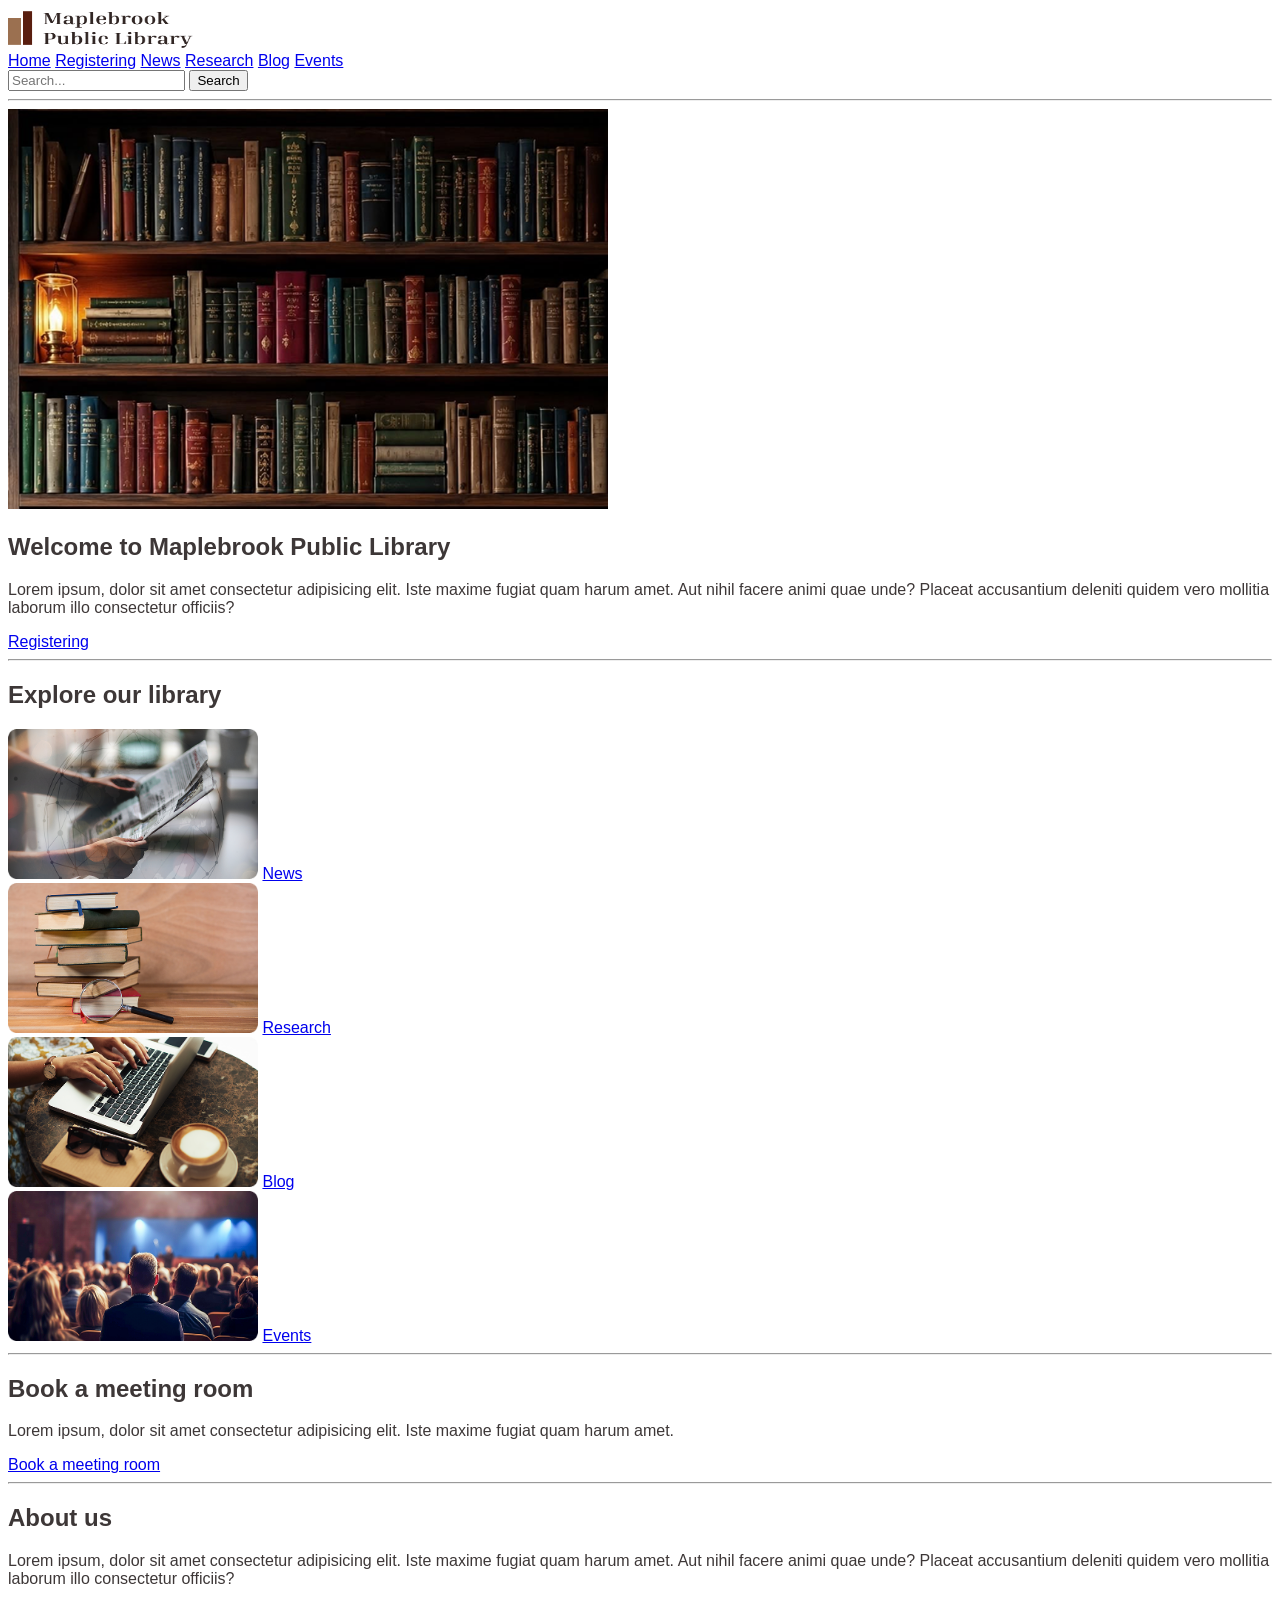
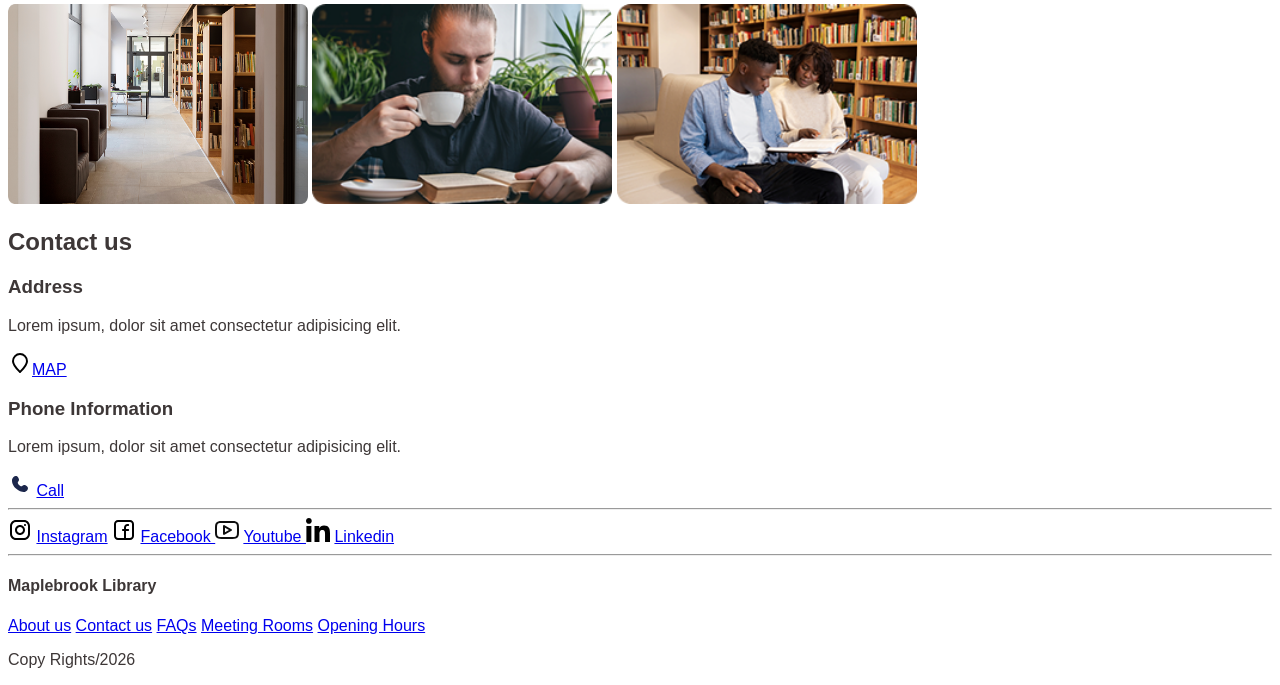
==== index.html @ 20365b3b "add style" ====
<!DOCTYPE html>
<html lang="en">
  <head>
    <meta charset="UTF-8">
    <link rel="stylesheet" href="./style.css">
    <meta name="viewport" content="width=device-width, initial-scale=1.0">
    <title>Maplebrook Public Library</title>
    <style>
    body { font-family: Inter, Arial, sans-serif; color: #3d3737; background: #ffffff; }
    .tagline { color: #4e4e4e; }
    a:focus-visible { outline: 3px solid #0b319a; outline-offset: 3px; }
    .skip-link {
      position: absolute;
      top: -100px;
      left: 0;
      z-index: 100;
      background: #ffffff;
      padding: 8px 16px;
    }
    .skip-link:focus { top: 0; }
  </style>
  </head>

  <body> 
    <a href="#main" class="skip-link">Skip to main content</a>

    <!-- Header -->
    <header>
      <img src="Images/LOGO.png" alt="Maplebrook Public Library Logo" width="200" height="40">

       <!-- Main Navigation -->
    <nav aria-label="Main">
      <a href="index.html">Home</a>
      <a href="Registering.html">Registering</a>
      <a href="News.html">News</a>
      <a href="Researches.html">Research</a>
      <a href="Blog.html">Blog</a>
      <a href="Events.html">Events</a>
    </nav>
    <search>
      <input type="text" placeholder="Search...">
      <button type="submit">Search</button>
    </search>
    <hr>
    </header>

    <!-- Main Content -->
    <main id="main">

      <!-- Hero Section -->
      <section>
        <img src="Images/HeroImage.png" alt="Interior of Maplebrook Public Library with shelves of books" width="600" height="400">
        <h1>Welcome to Maplebrook Public Library</h1>
            <p>Lorem ipsum, dolor sit amet consectetur adipisicing elit. Iste maxime fugiat quam harum amet. Aut nihil facere animi quae unde? Placeat accusantium deleniti quidem vero mollitia laborum illo consectetur officiis?</p>
              <a href="Registering.html">Registering</a>
            
            <hr>
        </section>

      <!-- Featured Content -->
     <div class="card">
       <h2>Explore our library</h2>
       <div class="card-container">
         <img src="Images/News.png" alt="Reading a newspaper" width="250" height="150">
         <a href="News.html">News</a>
       </div>
       <div class="card-container">
         <img src="Images/Researches.png" alt="Several books for reading" width="250" height="150">
         <a href="Researches.html">Research</a>
       </div>
       <div class="card-container">
         <img src="Images/Blog.png" alt="Typing on a laptop" width="250" height="150">
         <a href="Blog.html">Blog</a>
       </div>
       <div class="card-container">
         <img src="Images/Events.png" alt="An event room with chairs and a projector" width="250" height="150">
         <a href="Events.html">Events</a>
       </div>
       <hr>
     </div>

    <!-- Meeting Room Booking -->
    <section>
      <h2>
        Book a meeting room
      </h2>
      <p>Lorem ipsum, dolor sit amet consectetur adipisicing elit. Iste maxime fugiat quam harum amet.</p>
        <a href="Events.html">Book a meeting room</a>
      <hr>
    </section>

    <!-- About us -->
    <section>
      <h2>
        About us
      </h2>
      <p>Lorem ipsum, dolor sit amet consectetur adipisicing elit. Iste maxime fugiat quam harum amet. Aut nihil facere animi quae unde? Placeat accusantium deleniti quidem vero mollitia laborum illo consectetur officiis?</p>
      <img src="Images/Aboutus1.png" alt="The corridor of the library" width="300" height="200">
      <img src="Images/Aboutus2.png" alt="A man reading a book with a cup of coffee" width="300" height="200">
      <img src="Images/Aboutus3.png" alt="Group study section of the library" width="300" height="200">
    </section>

    <!-- Contact us -->
    <section>
      <h2>Contact us</h2>
      <h3>Address</h3>
      <p>Lorem ipsum, dolor sit amet consectetur adipisicing elit.</p>
      <a href="https://www.google.ca/maps" target="_blank">
        <img src="Icons/location-pin-alt-svgrepo-com.svg" alt="Location icon" width="24" height="24">MAP
      </a>
      <h3>Phone Information</h3>
      <p>Lorem ipsum, dolor sit amet consectetur adipisicing elit.</p>
      <img src="Icons/phone-rounded-svgrepo-com.svg" alt="Phone icon" width="24" height="24">
      <a href="tel:437-456-7890">Call</a>
    </section>
<hr>
      <!-- Social Media -->
      <div>
        <img src="Icons/instagram-svgrepo-com.svg" alt="Instagram icon" width="24" height="24">
        <a href="https://www.instagram.com">Instagram</a>
        <img src="Icons/facebook-svgrepo-com.svg" alt="Facebook icon" width="24" height="24">
        <a href="https://www.facebook.com">Facebook </a>
        <img src="Icons/youtube-svgrepo-com.svg" alt="Youtube icon" width="24" height="24">
        <a href="https://www.youtube.com">Youtube </a>
        <img src="Icons/linkedin-logo-svgrepo-com.svg" alt="Linkedin icon" width="24" height="24">
        <a href="https://www.linkedin.com">Linkedin </a>
      </div>
      <hr>
    
    </main>

  <!-- main footer -->
    <footer>
      <h4>Maplebrook Library</h4>
      <a href="About-us.html">About us</a>
      <a href="Contact-us.html">Contact us</a>
      <a href="FAQ.html">FAQs</a>
      <a href="Events.html">Meeting Rooms</a>
      <a href="Registering.html">Opening Hours</a>
      <p>Copy Rights/2026</p>
    </footer>
  </body>
</html>
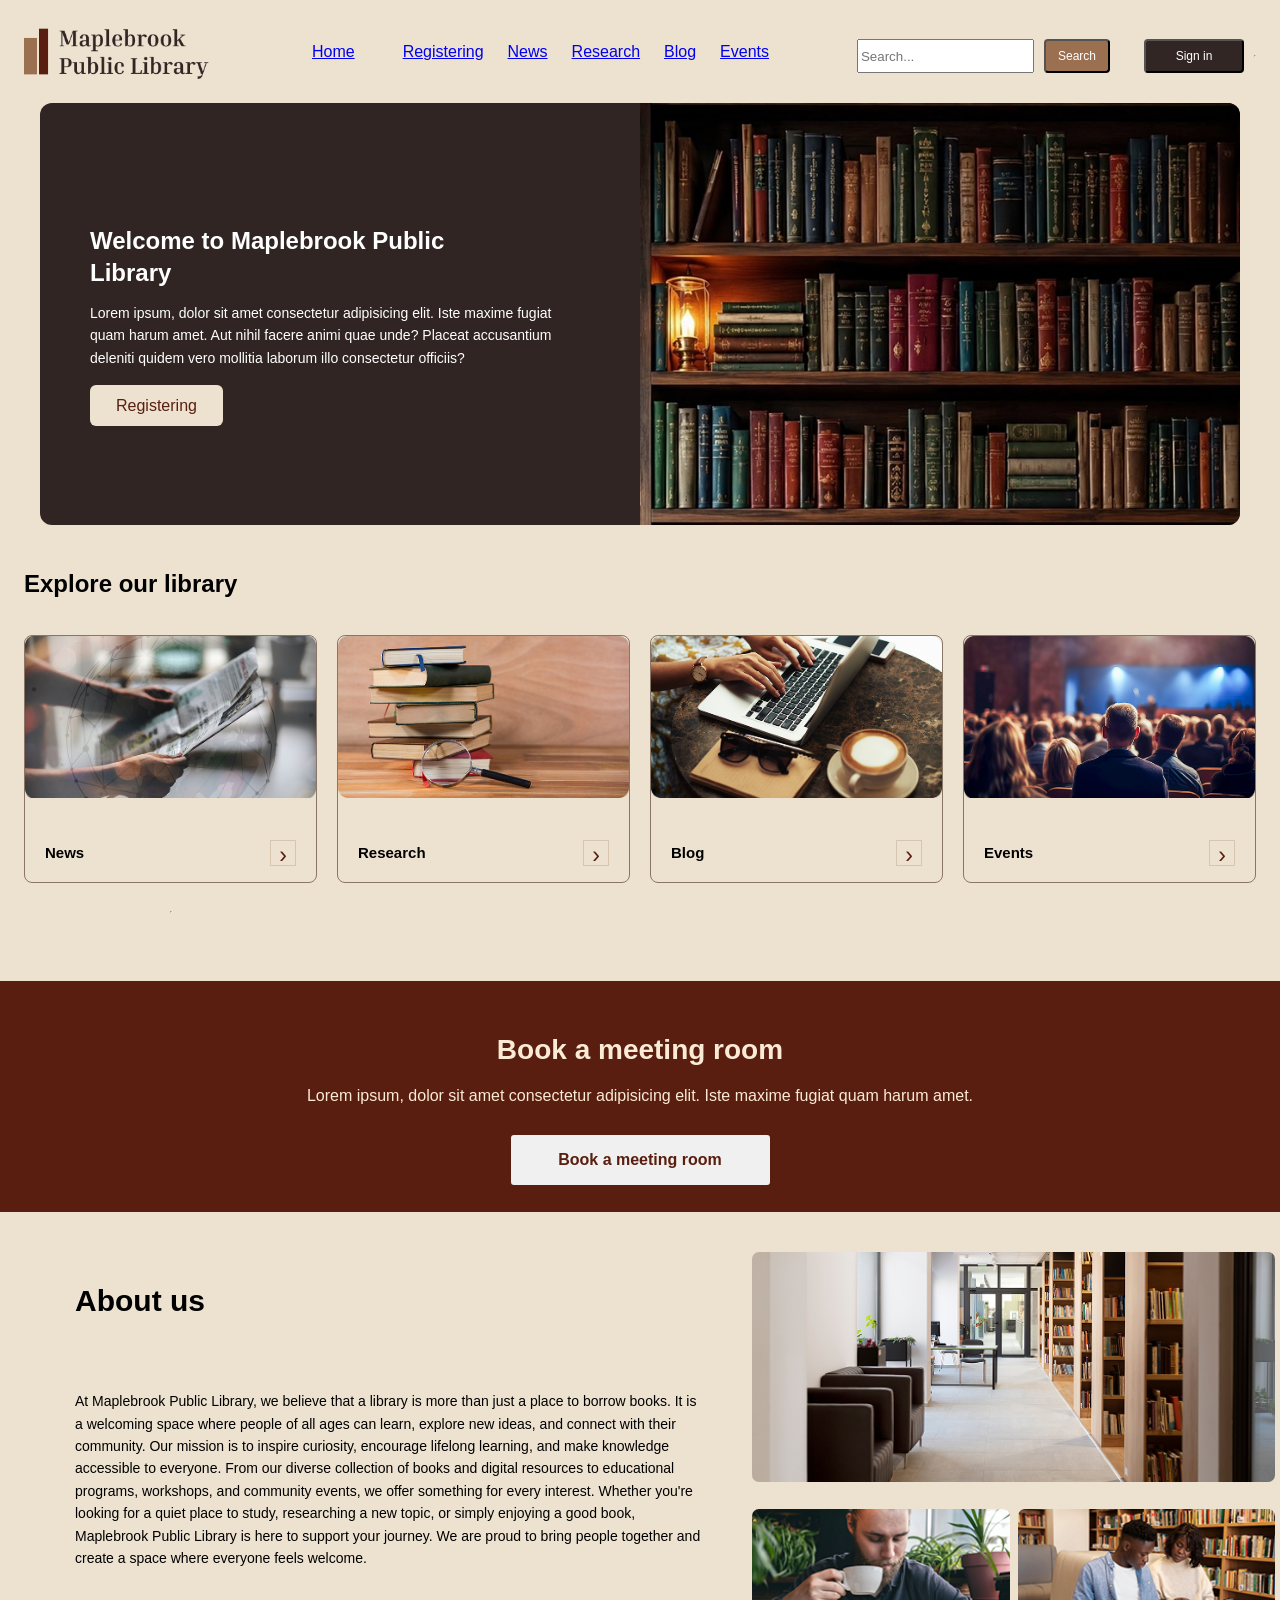
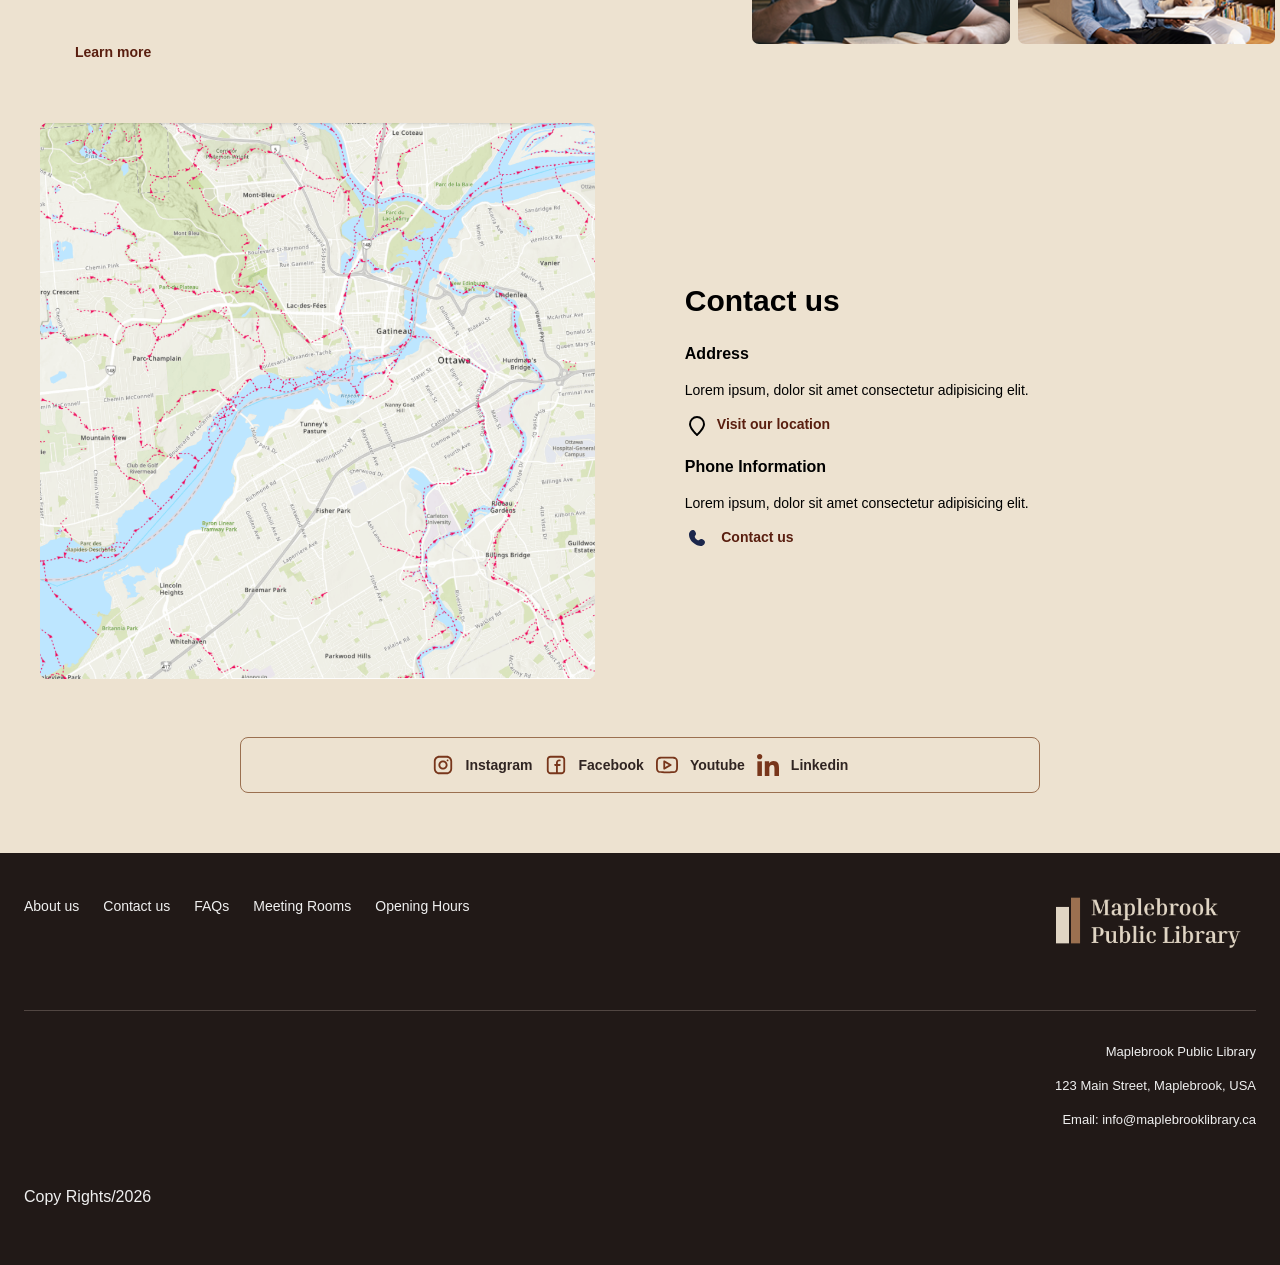
==== commit f46fabf4: "Responsive" ====
--- a/index.html
+++ b/index.html
@@ -2,120 +2,133 @@
 <html lang="en">
   <head>
     <meta charset="UTF-8">
-    <link rel="stylesheet" href="./style.css">
+    <link rel="stylesheet" href="./styles.css">
     <meta name="viewport" content="width=device-width, initial-scale=1.0">
     <title>Maplebrook Public Library</title>
-    <style>
-    body { font-family: Inter, Arial, sans-serif; color: #3d3737; background: #ffffff; }
-    .tagline { color: #4e4e4e; }
-    a:focus-visible { outline: 3px solid #0b319a; outline-offset: 3px; }
-    .skip-link {
-      position: absolute;
-      top: -100px;
-      left: 0;
-      z-index: 100;
-      background: #ffffff;
-      padding: 8px 16px;
-    }
-    .skip-link:focus { top: 0; }
-  </style>
   </head>
 
   <body> 
-    <a href="#main" class="skip-link">Skip to main content</a>
+    <a href="#main" class="skip-link" hidden>Skip to main content</a>
 
     <!-- Header -->
-    <header>
-      <img src="Images/LOGO.png" alt="Maplebrook Public Library Logo" width="200" height="40">
+    <header class="site-header">
+      <img src="Images/LOGO.png" alt="Maplebrook Public Library Logo" width="200" height="50">
 
        <!-- Main Navigation -->
-    <nav aria-label="Main">
-      <a href="index.html">Home</a>
-      <a href="Registering.html">Registering</a>
-      <a href="News.html">News</a>
-      <a href="Researches.html">Research</a>
-      <a href="Blog.html">Blog</a>
-      <a href="Events.html">Events</a>
+    <nav class="main-nav" aria-label="Main">
+      <ul>
+        <li><a href="index.html" class="active">Home</a></li>
+        <li></li><a href="Registering.html">Registering</a></li>
+        <li><a href="News.html">News</a></li>
+        <li><a href="Researches.html">Research</a></li>
+        <li><a href="Blog.html">Blog</a></li>
+        <li><a href="Events.html">Events</a></li>
+      </ul>
     </nav>
-    <search>
+    <div class="search-container">
+    <search class="search-bar">
       <input type="text" placeholder="Search...">
-      <button type="submit">Search</button>
+      <button type="submit" class="search-button">Search</button>
     </search>
+    <button class="log-in-button" onclick="window.location.href='Login.html'">Sign in</button>
     <hr>
     </header>
+  </div>
 
     <!-- Main Content -->
     <main id="main">
 
       <!-- Hero Section -->
-      <section>
-        <img src="Images/HeroImage.png" alt="Interior of Maplebrook Public Library with shelves of books" width="600" height="400">
-        <h1>Welcome to Maplebrook Public Library</h1>
-            <p>Lorem ipsum, dolor sit amet consectetur adipisicing elit. Iste maxime fugiat quam harum amet. Aut nihil facere animi quae unde? Placeat accusantium deleniti quidem vero mollitia laborum illo consectetur officiis?</p>
-              <a href="Registering.html">Registering</a>
-            
-            <hr>
-        </section>
+      <div class="hero">
+        <div class="hero-copy">
+         <h1>Welcome to Maplebrook Public Library</h1>
+         <p>Lorem ipsum, dolor sit amet consectetur adipisicing elit. Iste maxime fugiat quam harum amet. Aut nihil facere animi quae unde? Placeat accusantium deleniti quidem vero mollitia laborum illo consectetur officiis?</p>
+         <a  class="register-link" href="Registering.html">Registering</a>
+        </div>
+             <img src="Images/HeroImage.png" class="hero-image" alt="Interior of Maplebrook Public Library with shelves of books" width="600" height="400">
+        </div>
 
       <!-- Featured Content -->
+      <section>
+        <h2 class="featured-content">Explore our library</h2>
      <div class="card">
-       <h2>Explore our library</h2>
        <div class="card-container">
          <img src="Images/News.png" alt="Reading a newspaper" width="250" height="150">
+         <br>
          <a href="News.html">News</a>
        </div>
        <div class="card-container">
          <img src="Images/Researches.png" alt="Several books for reading" width="250" height="150">
+         <br>
          <a href="Researches.html">Research</a>
        </div>
        <div class="card-container">
          <img src="Images/Blog.png" alt="Typing on a laptop" width="250" height="150">
+         <br>
          <a href="Blog.html">Blog</a>
        </div>
        <div class="card-container">
          <img src="Images/Events.png" alt="An event room with chairs and a projector" width="250" height="150">
+         <br>
          <a href="Events.html">Events</a>
        </div>
        <hr>
      </div>
+      </section>
 
     <!-- Meeting Room Booking -->
-    <section>
+    <section class="meeting-room">
       <h2>
         Book a meeting room
       </h2>
       <p>Lorem ipsum, dolor sit amet consectetur adipisicing elit. Iste maxime fugiat quam harum amet.</p>
-        <a href="Events.html">Book a meeting room</a>
-      <hr>
+        <a class="booking" href="Events.html">Book a meeting room</a>
+      
     </section>
 
     <!-- About us -->
-    <section>
+    <section class="about-section">
+      <div class="about-copy">
       <h2>
         About us
       </h2>
-      <p>Lorem ipsum, dolor sit amet consectetur adipisicing elit. Iste maxime fugiat quam harum amet. Aut nihil facere animi quae unde? Placeat accusantium deleniti quidem vero mollitia laborum illo consectetur officiis?</p>
+      <br>
+      <p>At Maplebrook Public Library, we believe that a library is more than just a place to borrow books. It is a welcoming space where people of all ages can learn, explore new ideas, and connect with their community.
+
+        Our mission is to inspire curiosity, encourage lifelong learning, and make knowledge accessible to everyone. From our diverse collection of books and digital resources to educational programs, workshops, and community events, we offer something for every interest.
+
+        Whether you're looking for a quiet place to study, researching a new topic, or simply enjoying a good book, Maplebrook Public Library is here to support your journey. We are proud to bring people together and create a space where everyone feels welcome.</p>
+      <br>
+      <a class="register-link" href="About-us.html">Learn more</a>
+      </div>
+      <div class="about-photos">
       <img src="Images/Aboutus1.png" alt="The corridor of the library" width="300" height="200">
       <img src="Images/Aboutus2.png" alt="A man reading a book with a cup of coffee" width="300" height="200">
       <img src="Images/Aboutus3.png" alt="Group study section of the library" width="300" height="200">
+      </div>
     </section>
 
     <!-- Contact us -->
-    <section>
+    <section class="contact-section">
+      <div class="contact-map">
+        <img src="Images/Map.picture.png" alt="Map of the library location" width="400" height="300">
+      </div>
+      <div class="contact-copy">
       <h2>Contact us</h2>
       <h3>Address</h3>
       <p>Lorem ipsum, dolor sit amet consectetur adipisicing elit.</p>
-      <a href="https://www.google.ca/maps" target="_blank">
-        <img src="Icons/location-pin-alt-svgrepo-com.svg" alt="Location icon" width="24" height="24">MAP
+      <a class="register-link" href="https://www.google.ca/maps" target="_blank">
+        <img src="Icons/location-pin-alt-svgrepo-com.svg" alt="Location icon" width="24" height="24">Visit our location
       </a>
       <h3>Phone Information</h3>
       <p>Lorem ipsum, dolor sit amet consectetur adipisicing elit.</p>
       <img src="Icons/phone-rounded-svgrepo-com.svg" alt="Phone icon" width="24" height="24">
-      <a href="tel:437-456-7890">Call</a>
+      <a class="register-link" href="tel:437-456-7890">Contact us</a>
+      </div>
     </section>
-<hr>
+
       <!-- Social Media -->
-      <div>
+      <div class="social-nav">
         <img src="Icons/instagram-svgrepo-com.svg" alt="Instagram icon" width="24" height="24">
         <a href="https://www.instagram.com">Instagram</a>
         <img src="Icons/facebook-svgrepo-com.svg" alt="Facebook icon" width="24" height="24">
@@ -125,18 +138,28 @@
         <img src="Icons/linkedin-logo-svgrepo-com.svg" alt="Linkedin icon" width="24" height="24">
         <a href="https://www.linkedin.com">Linkedin </a>
       </div>
-      <hr>
     
     </main>
 
   <!-- main footer -->
-    <footer>
-      <h4>Maplebrook Library</h4>
-      <a href="About-us.html">About us</a>
-      <a href="Contact-us.html">Contact us</a>
-      <a href="FAQ.html">FAQs</a>
-      <a href="Events.html">Meeting Rooms</a>
-      <a href="Registering.html">Opening Hours</a>
+    <footer class="site-footer" display="grid" grid-template-areas="links brand" grid-template-columns="1fr auto" align-items="start" column-gap="40px" padding="62px max(var(--gutter), calc((100% - var(--container)) / 2)) 24px" background="#211917" color="var(--cream)">
+      <div class="footer-brand">
+        <img src="Images/Logo-Footer.png" alt="Maplebrook Public Library Logo" width="200" height="50">
+      </div>
+      <div class="footer-legal">
+        <p>Maplebrook Public Library</p>
+        <p>123 Main Street, Maplebrook, USA</p>
+        <p>Email: info@maplebrooklibrary.ca</p>
+      </div>
+      <nav>
+        <ul>
+          <li><a href="About-us.html">About us</a></li>
+          <li><a href="Contact-us.html">Contact us</a></li>
+          <li><a href="FAQ.html">FAQs</a></li>
+          <li><a href="Events.html">Meeting Rooms</a></li>
+          <li><a href="Registering.html">Opening Hours</a></li>
+        </ul>
+      </nav>
       <p>Copy Rights/2026</p>
     </footer>
   </body>
--- a/styles.css
+++ b/styles.css
@@ -0,0 +1,319 @@
+
+main { grid-area: main; min-width: 0; }
+:root { --container: 1200px; --gutter: 24px; --gap: 24px; --cream: #f0f0f0; --burgundy: #591e0f; --sand: #d6c6b0; --page-bg: #EDE2D0;}
+* {
+  box-sizing: border-box;
+}
+
+body {
+  margin: 0;
+  background-color: var(--page-bg);
+  font-family: 'Inter', Arial, sans-serif;
+  line-height: 1.6;
+}
+
+img {
+  max-width: 100%;
+  height: auto;
+}
+.hero, .gallery-section, .about-section, .contact-section { width: min(calc(100% - 2 * var(--gutter)), var(--container)); margin-inline: auto; }
+body { background-color: var(--page-bg); }
+
+.site-header {
+  display: flex;
+  flex-direction: column;
+  align-items: center;
+  gap: 20px;
+  padding: 24px;
+  margin: 0;
+}
+
+.main-nav ul {
+  display: flex;
+  flex-wrap: wrap;
+  justify-content: center;
+  gap: 12px;
+  padding: 0;
+  margin: 0;
+  list-style: none;
+  text-align: center;
+  text-decoration: none;
+  
+}
+.search-container {
+  display: flex;
+  justify-content: center;
+  align-items: center;
+  gap: 10px;
+  margin-top: 10px;
+}
+.search-bar {
+  display: flex;
+  width: 100%;
+  max-width: 400px;
+  gap: 10px;
+  margin: 0;
+}
+
+.search-bar input {
+  min-width: 0;
+  flex: 1;
+}
+.search-button { display: inline-block; padding: 8px 12px; border-radius: 4px; background: #9B7050; color: #ffff; font-size: 12px; font-weight: 0; cursor: pointer; }
+.search-button:hover { background-color: #312624; color: #f0f0f0; }
+.log-in-button { padding: 8px 24px; display: inline-block; border-radius: 4px; background: #312624; color: #ffff; font-size: 12px; font-weight: 0; cursor: pointer; min-width: 100px; }
+.log-in-button:hover { background-color: #9B7050; color: #f0f0f0;}
+
+@media (min-width: 900px) {
+  .site-header {
+    flex-direction: row;
+    justify-content: space-between;
+  }
+
+  .main-nav ul {
+    gap: 24px;
+  }
+ .search-bar {
+    max-width: 400px;
+    margin-right: 24px;
+    
+  }
+}
+
+.hero {
+  display: grid;
+  grid-template-columns: minmax(0, 1fr);
+  gap: 0;
+  background: #302522;
+  color:#fff;
+  border-radius: 12px;
+  overflow: hidden;
+}
+
+.hero-copy {
+  padding: 28px 24px;
+}
+
+.hero h1 {
+  font-size: 1.5rem;
+  line-height: 1.3;
+  max-width: 440px;
+  margin-bottom: 14px;
+}
+
+.hero p {
+  font-size: 0.875rem;
+  line-height: 1.6;
+  margin-bottom: 24px;
+}
+
+.hero .register-link {
+  margin-left: 0;
+  background-color:#EDE2D0;
+  color: #591E0F;
+  padding: 12px 26px;
+  border-radius: 6px;
+  text-decoration: none;
+}
+
+.hero .register-link:hover {
+  background-color: #9B7050;
+  color: #EDE2D0;
+}
+
+.hero-image {
+  width: 100%;
+  height: 240px;
+  min-height: 0;
+  object-fit: cover;
+  
+}
+@media (min-width: 800px) {
+  .hero {
+    grid-template-columns: 1fr 1fr;
+  }
+
+  .hero-copy {
+    align-self: center;
+    padding: 50px;
+  }
+
+  .hero-image {
+    height: 100%;
+    min-height: 340px;
+  }
+}
+
+
+.featured-content { margin: 40px 24px 20px; padding: 0; }
+.card {
+  display: grid;
+  grid-template-columns: 1fr;
+  gap: 20px;
+  margin-top: 32px;
+  margin-bottom: 60px;
+  margin-left: 24px;
+  margin-right: 24px;
+}
+
+.card-container {
+  display: grid;
+  grid-template-columns: 1fr auto;
+  grid-template-rows: auto auto;
+  align-items: center;
+  overflow: hidden;
+  border: 1px solid #8a7667;
+  border-radius: 8px;
+}
+.card-container:hover {
+  background-color: #ffffff;
+}
+
+.card-container > img { width: 100%; aspect-ratio: 1.8; object-fit: cover; grid-column: 1 / -1; }
+.card-container a {
+  grid-column: 1 / -1;
+  display: flex;
+  justify-content: space-between;
+  align-items: center;
+  padding: 16px 20px;
+  color: black;
+  font: 600 15px/1.3 'Inter', sans-serif;
+  text-decoration: none;
+}
+.card-container a::after {
+  content: '›';
+  color: #591e0f;
+  border: 1px solid #d6c6b0;
+  width: 24px;
+  height: 24px;
+  display: grid;
+  place-items: center;
+  font-size: 23px;
+  font-weight: 400;
+}
+/* Mobile: 1 column */
+.card {
+  grid-template-columns: 1fr;
+}
+
+/* Medium screens: 2 columns */
+@media (min-width: 600px) {
+  .card {
+    grid-template-columns: repeat(2, 1fr);
+  }
+}
+
+/* Large screens: 4 columns */
+@media (min-width: 1000px) {
+  .card {
+    grid-template-columns: repeat(4, 1fr);
+  }
+}
+
+.meeting-room { padding-top:24px; padding-bottom: 24px; background: #591E0F; color: var(--cream); text-align: center; }
+.meeting-room h2 { font-size: 28px; margin-bottom: 10px; color:antiquewhite}
+.meeting-room p { font-size: 16px; max-width: 800px; margin: 0 auto 24px; color:antiquewhite} 
+.booking {background-color:#f0f0f0; color: #591E0F; display: inline-block; border: 3px solid #591E0F; outline:#fff; border-radius: 6px; padding: 12px 26px; min-width: 265px; font-weight: 600; font-size: 16px; text-decoration:none;}
+.booking:hover {background-color:#9B7050; color: #f0f0f0; border: 3px solid #591E0F; outline:#fff; border-radius: 6px; padding: 12px 26px; min-width: 265px; font-weight: 600; font-size: 16px; text-decoration:none;}
+
+.about-section {
+  display: grid;
+  grid-template-columns: minmax(0, 1fr);
+  grid-template-areas:
+    "about-copy"
+    "about-photos";
+  gap: 30px;
+  margin: 40px 24px;
+}
+.about-copy { display: grid; grid-area: about-copy; gap: 4px;}
+.about-photos img:first-child {
+  grid-column: 1 / -1;
+}
+.about-copy h2, .contact-copy h2 { font-size: 30px; margin-bottom: 18px; }
+.about-copy p { font-size: 14px; line-height: 1.6; max-width: 100%; }
+.about-copy a { display: inline-block; color: var(--burgundy); margin-top: 24px; font-size: 14px; font-weight: 600; text-decoration: none; }
+.about-copy a:hover { text-decoration: underline; }
+.about-photos { grid-area: about-photos; display: grid; grid-template-columns: repeat(2, minmax(0, 1fr)); gap: 8px; }
+.about-photos img { width: 100%; height: 135px; object-fit: cover; border-radius: 7px; }
+.about-photos :hover { filter: brightness(0.8); }
+.about-photos img:first-child { grid-column: span 2; height: 230px; }
+@media (min-width: 800px) {
+  .about-section {
+    grid-template-columns: minmax(0, 1.2fr) minmax(0, 1fr);
+    grid-template-areas: "about-copy about-photos";
+    gap: 50px;
+    margin: 40px 75px 60px 75px;
+  }
+}
+
+.contact-section { display: grid; grid-template-columns: 1fr 1fr; grid-template-areas: 'map contact-copy'; gap: clamp(30px, 7vw, 90px); align-items: center; margin-bottom: 58px; }
+.contact-map {
+  grid-area: map;
+  margin-left: 0;
+  width: 100%;
+}
+.contact-map img {
+  display: block;
+  width: 100%;
+  height: auto;
+  border-radius: 7px;
+}
+.contact-copy { grid-area: contact-copy; }
+.contact-copy h3 { font: 600 16px/1.4 'Inter', sans-serif; margin: 18px 0 7px; }
+.contact-copy p { font-size: 14px; color: black; margin-bottom: 10px; }
+.contact-copy img { color:#591E0F; width: 24px; height: 24px; object-fit: contain; margin-right: 8px; vertical-align: middle; }
+.contact-copy a { color: #591E0F; text-decoration: none; font-size: 14px; font-weight: 600; }
+.contact-copy a:hover { text-decoration: underline; }
+
+@media (min-width: 800px) {
+  .contact-section {
+    grid-template-columns: 1fr 1fr;
+    grid-template-areas: "map contact-copy";
+  }
+}
+
+.social-nav {
+  width: min(calc(100% - 48px), 800px);
+  margin: 0 auto 60px;
+  padding: 16px;
+  display: flex;
+  flex-wrap: wrap;
+  justify-content: center;
+  align-items: center;
+  gap: 12px;
+  border-radius: 8px;
+  border: 1px solid #9B7050;
+}
+.social-nav ul { color: #302522; display: flex; flex-wrap: wrap; justify-content: space-around; gap: 16px; padding: 0; margin: 0; list-style: none; }
+.social-nav a { color: #302522; text-decoration: none; display: inline-flex; align-items: center; gap: 9px; font-size: 14px; font-weight: 600; }
+.social-nav img {  width: 22px; height: 22px; object-fit: contain; color: var(--burgundy); filter: brightness(0) saturate(100%) invert(26%) sepia(56%) saturate(807%) hue-rotate(334deg) brightness(83%) contrast(94%); }
+
+
+.site-footer {
+  display: grid;
+  grid-template-columns: 1fr;
+  grid-template-areas:
+    "brand"
+    "links"
+    "legal";
+  gap: 24px;
+  padding: 40px 24px;
+  background: #211917;
+  color: var(--cream);
+}
+
+.site-footer nav { grid-area: links; }
+.site-footer nav ul { display: flex; flex-wrap: wrap; max-width: 520px; gap: 14px 24px; padding: 0; margin: 0; list-style: none; }
+.site-footer nav a { font-size: 14px; color: var(--cream); text-decoration: none; }
+.footer-brand { grid-area: brand; font: 700 23px/1.2 'Inria Serif', serif; }
+.footer-legal { grid-area: legal; border-top: 1px solid #514642; padding-top: 18px; margin-top: 32px; font-size: 13px; text-align: right; }
+
+
+@media (min-width: 800px) {
+  .site-footer {
+    grid-template-columns: 1fr auto;
+    grid-template-areas:
+      "links brand"
+      "legal legal";
+  }
+}
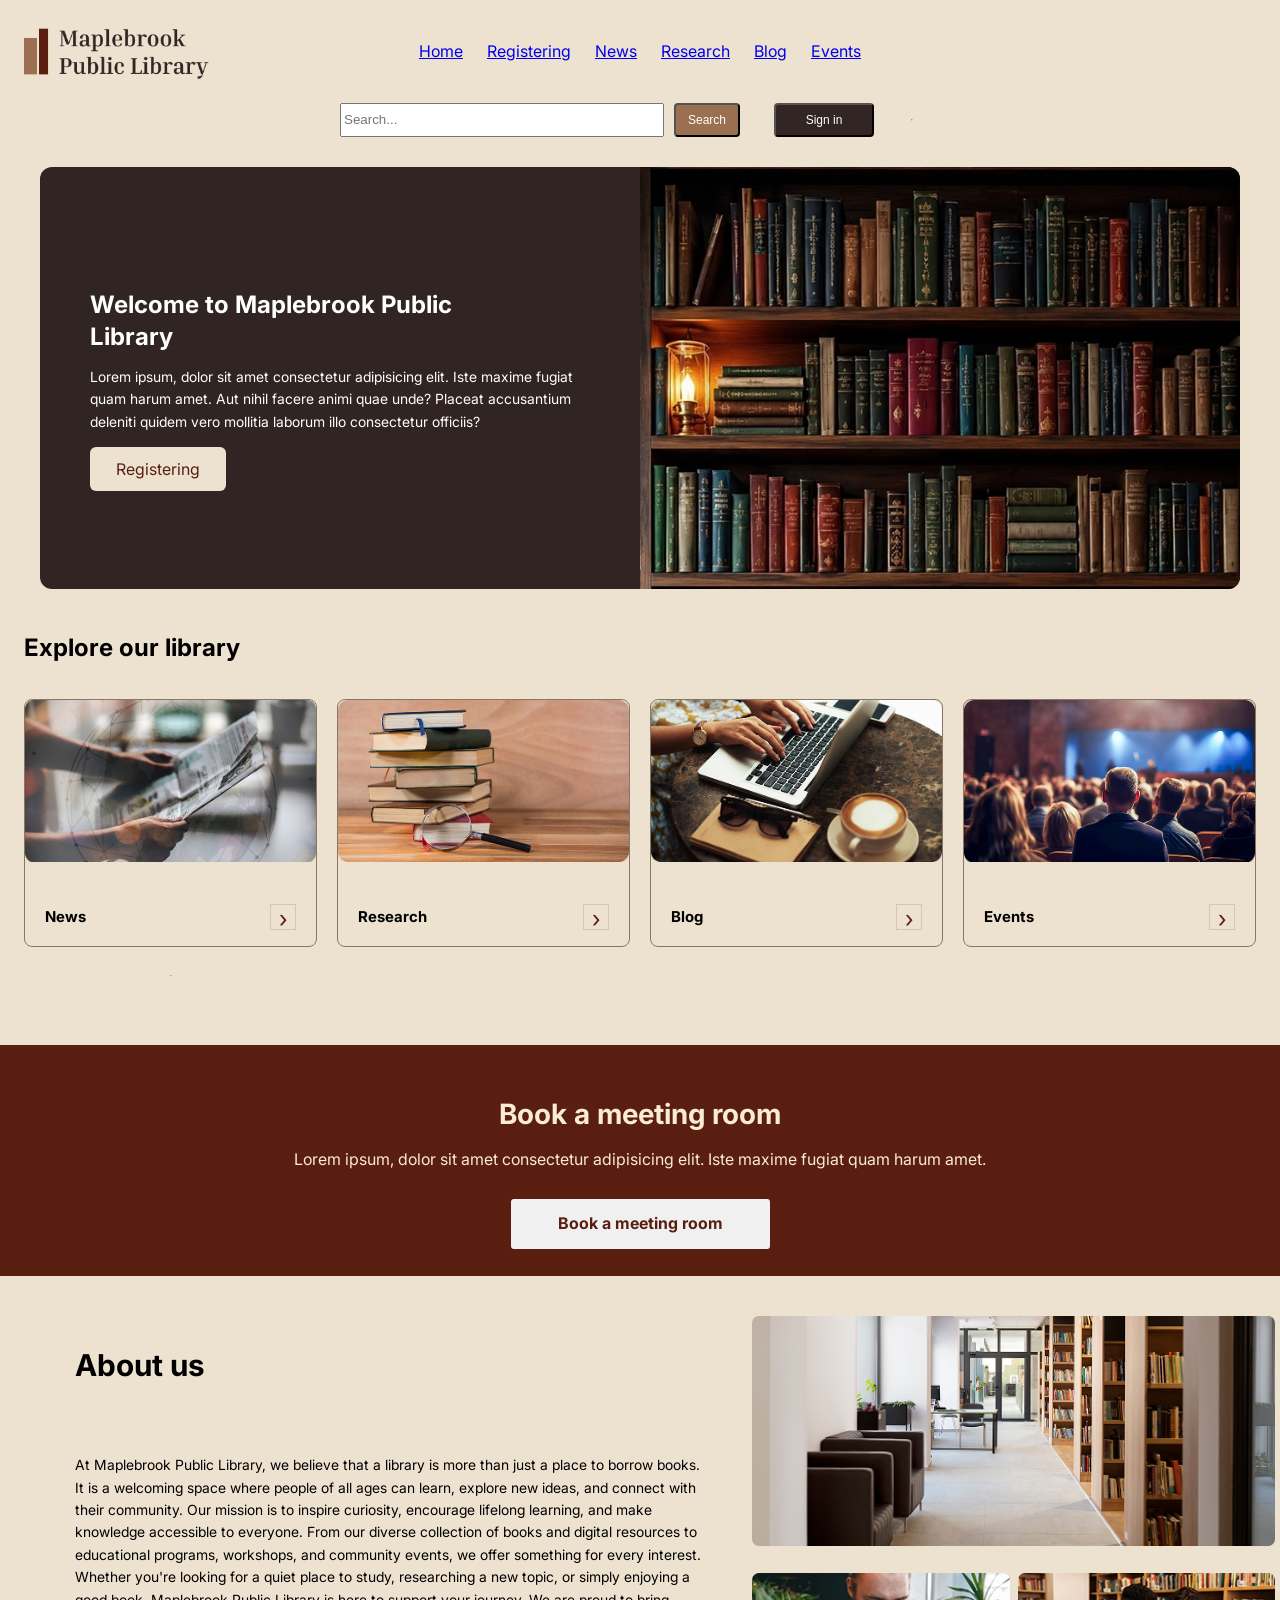
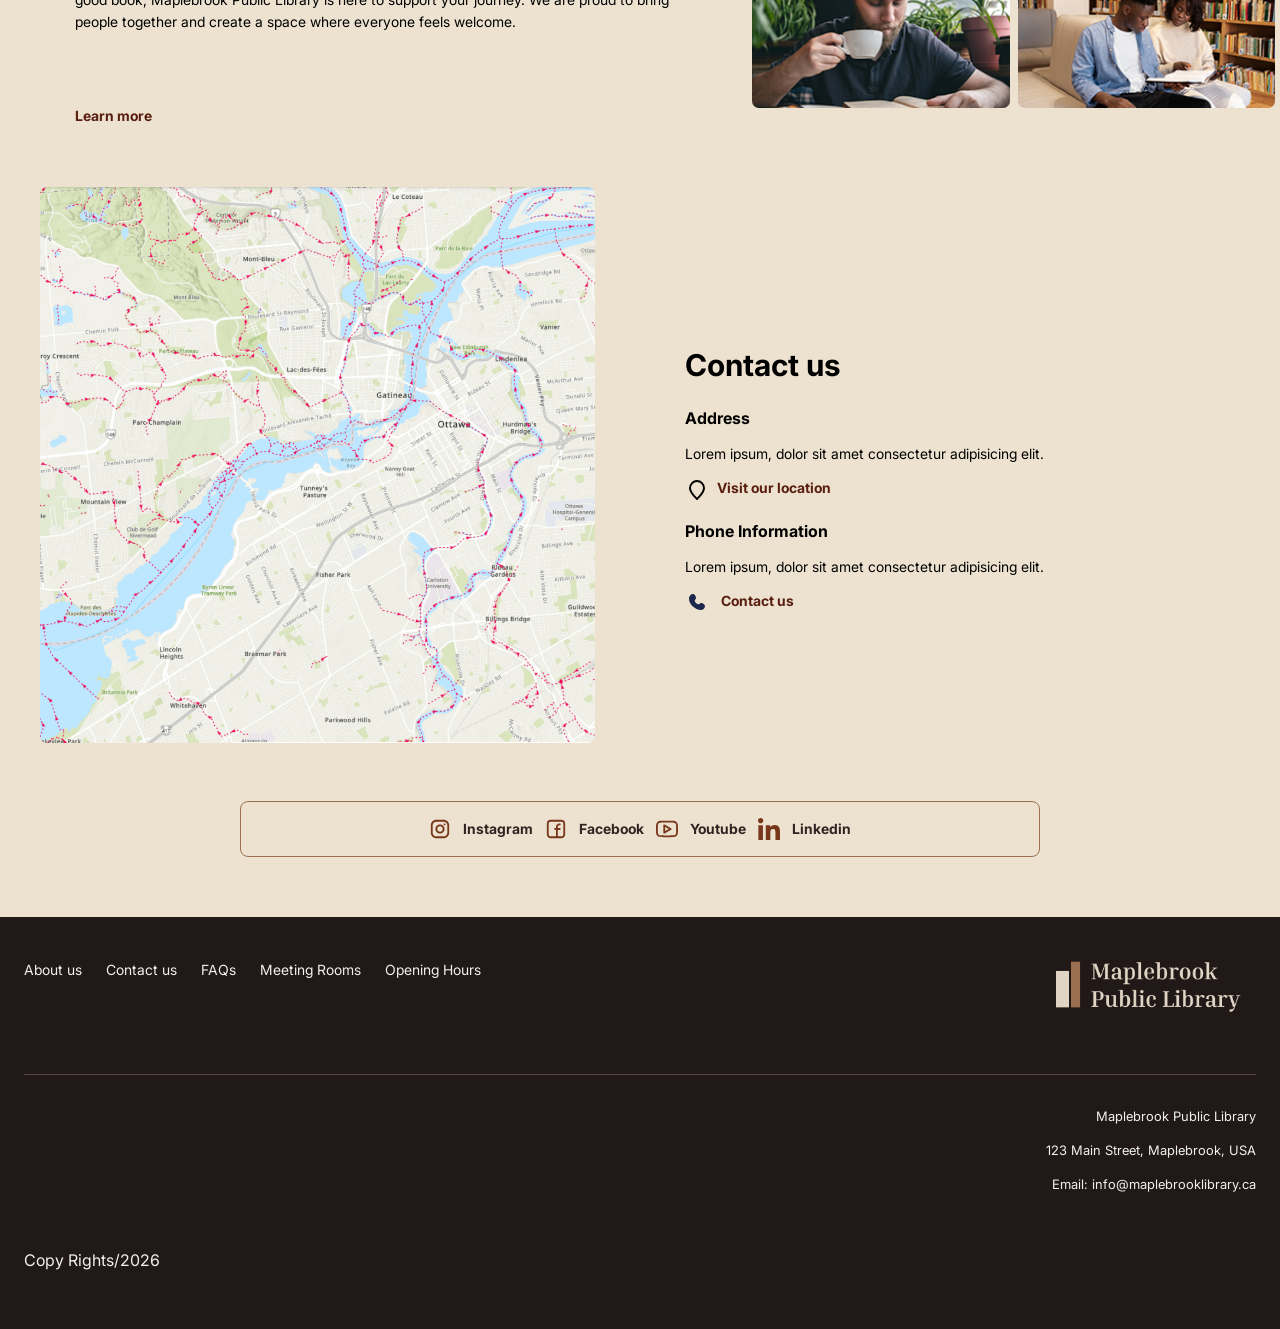
==== commit 6de42c92: "all" ====
--- a/index.html
+++ b/index.html
@@ -15,16 +15,18 @@
       <img src="Images/LOGO.png" alt="Maplebrook Public Library Logo" width="200" height="50">
 
        <!-- Main Navigation -->
+      
     <nav class="main-nav" aria-label="Main">
       <ul>
         <li><a href="index.html" class="active">Home</a></li>
-        <li></li><a href="Registering.html">Registering</a></li>
+        <li><a href="Registering.html">Registering</a></li>
         <li><a href="News.html">News</a></li>
         <li><a href="Researches.html">Research</a></li>
         <li><a href="Blog.html">Blog</a></li>
         <li><a href="Events.html">Events</a></li>
       </ul>
     </nav>
+    </header>
     <div class="search-container">
     <search class="search-bar">
       <input type="text" placeholder="Search...">
@@ -32,7 +34,6 @@
     </search>
     <button class="log-in-button" onclick="window.location.href='Login.html'">Sign in</button>
     <hr>
-    </header>
   </div>
 
     <!-- Main Content -->
@@ -142,7 +143,7 @@
     </main>
 
   <!-- main footer -->
-    <footer class="site-footer" display="grid" grid-template-areas="links brand" grid-template-columns="1fr auto" align-items="start" column-gap="40px" padding="62px max(var(--gutter), calc((100% - var(--container)) / 2)) 24px" background="#211917" color="var(--cream)">
+    <footer class="site-footer">
       <div class="footer-brand">
         <img src="Images/Logo-Footer.png" alt="Maplebrook Public Library Logo" width="200" height="50">
       </div>
--- a/styles.css
+++ b/styles.css
@@ -3,6 +3,19 @@
 :root { --container: 1200px; --gutter: 24px; --gap: 24px; --cream: #f0f0f0; --burgundy: #591e0f; --sand: #d6c6b0; --page-bg: #EDE2D0;}
 * {
   box-sizing: border-box;
+}
+@font-face {
+  font-family: 'Inter';
+  src: url('./Fonts/Inter_18pt-Regular.ttf') format('woff2');
+  font-weight: 400;
+  font-style: normal;
+}
+
+@font-face {
+  font-family: 'Inter';
+  src: url('./Fonts/Inter_18pt-Bold.ttf') format('woff2');
+  font-weight: 700;
+  font-style: normal;
 }
 
 body {
@@ -10,6 +23,7 @@
   background-color: var(--page-bg);
   font-family: 'Inter', Arial, sans-serif;
   line-height: 1.6;
+
 }
 
 img {
@@ -45,7 +59,7 @@
   justify-content: center;
   align-items: center;
   gap: 10px;
-  margin-top: 10px;
+  margin: 10px 24px 30px 24px;
 }
 .search-bar {
   display: flex;
@@ -59,24 +73,36 @@
   min-width: 0;
   flex: 1;
 }
-.search-button { display: inline-block; padding: 8px 12px; border-radius: 4px; background: #9B7050; color: #ffff; font-size: 12px; font-weight: 0; cursor: pointer; }
+.search-button { display: inline-block; padding: 8px 12px; border-radius: 4px; background: #9B7050; color: #ffff; font-size: 12px; cursor: pointer; }
 .search-button:hover { background-color: #312624; color: #f0f0f0; }
-.log-in-button { padding: 8px 24px; display: inline-block; border-radius: 4px; background: #312624; color: #ffff; font-size: 12px; font-weight: 0; cursor: pointer; min-width: 100px; }
+.log-in-button { padding: 8px 24px; display: inline-block; border-radius: 4px; background: #312624; color: #ffff; font-size: 12px; cursor: pointer; min-width: 100px; }
 .log-in-button:hover { background-color: #9B7050; color: #f0f0f0;}
 
 @media (min-width: 900px) {
   .site-header {
-    flex-direction: row;
-    justify-content: space-between;
+    display: grid;
+    grid-template-columns: 1fr auto 1fr;
+    align-items: center;
+  }
+
+  .main-nav {
+    grid-column: 2;
+    justify-self: center;
   }
 
   .main-nav ul {
     gap: 24px;
   }
+
  .search-bar {
     max-width: 400px;
     margin-right: 24px;
     
+  }
+
+  .search-container {
+    width: min(600px, 100% - 48px);
+    margin: 0 auto 30px;
   }
 }
 
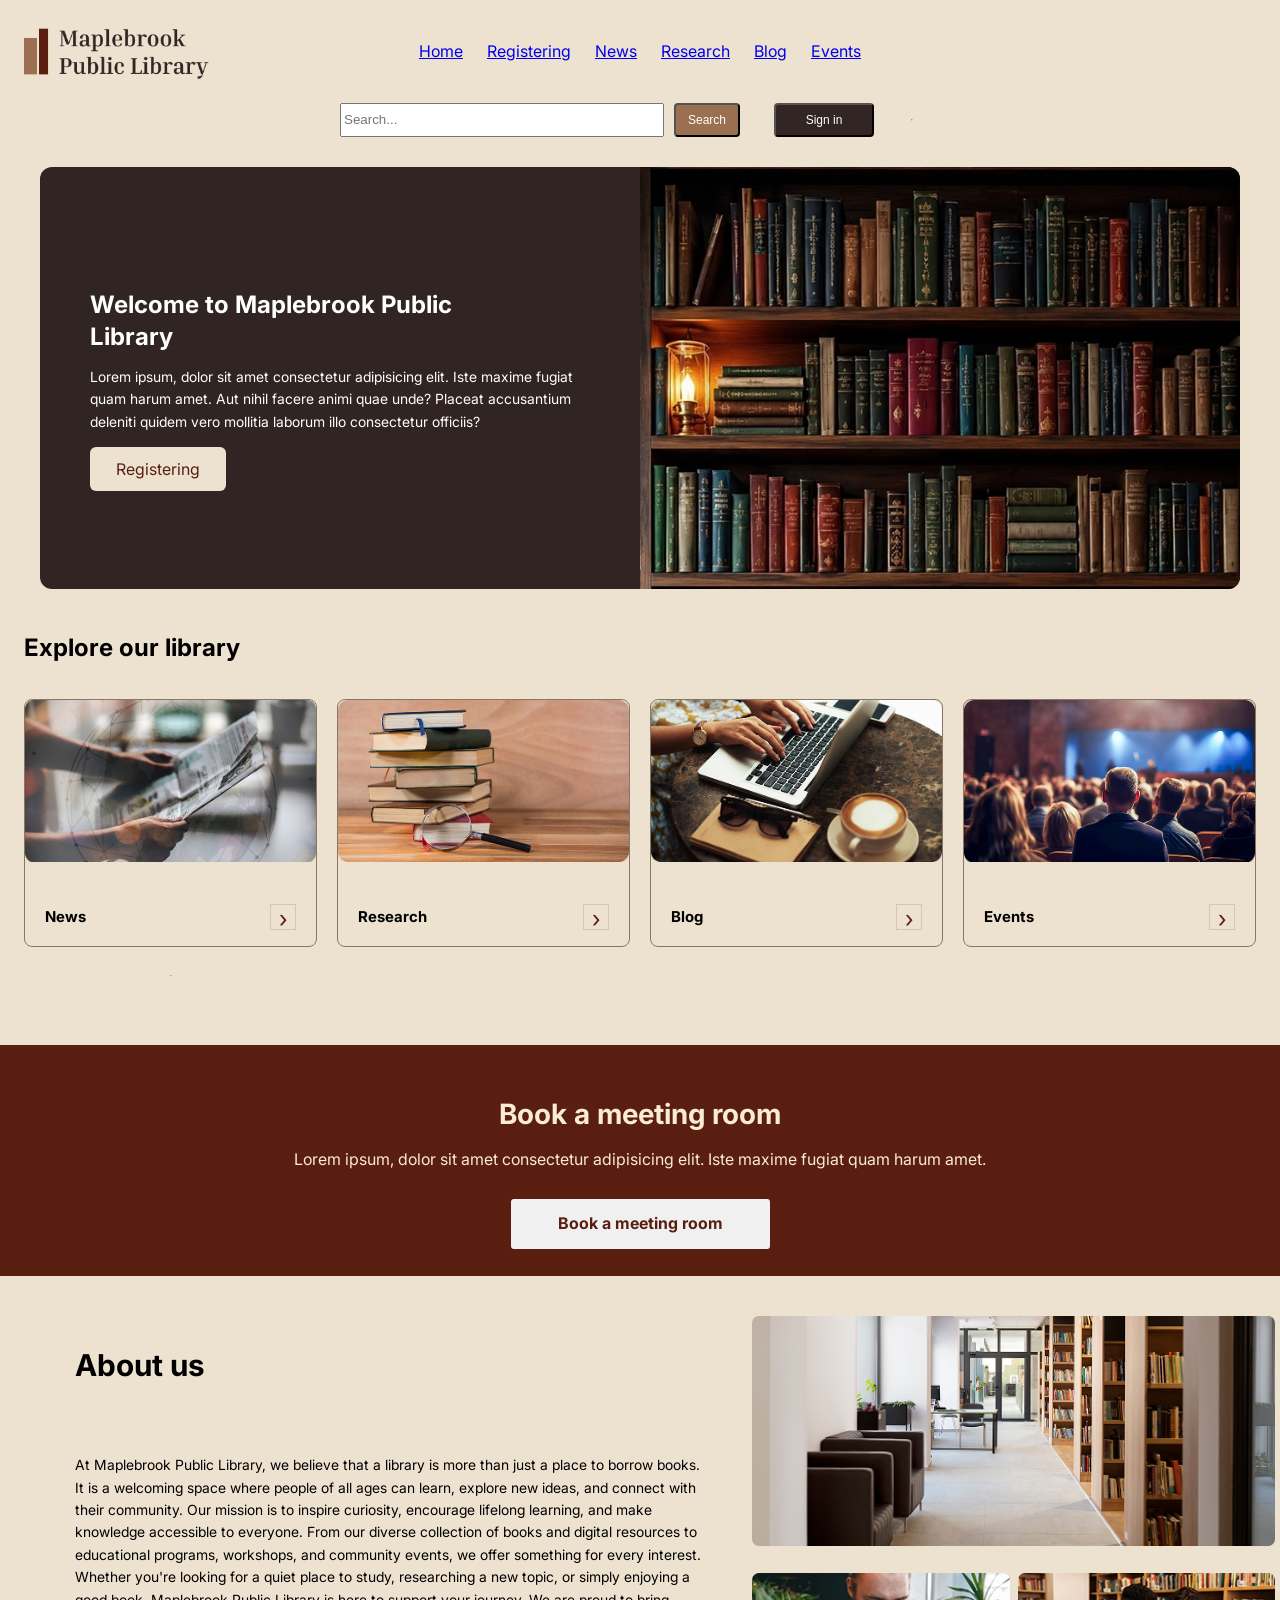
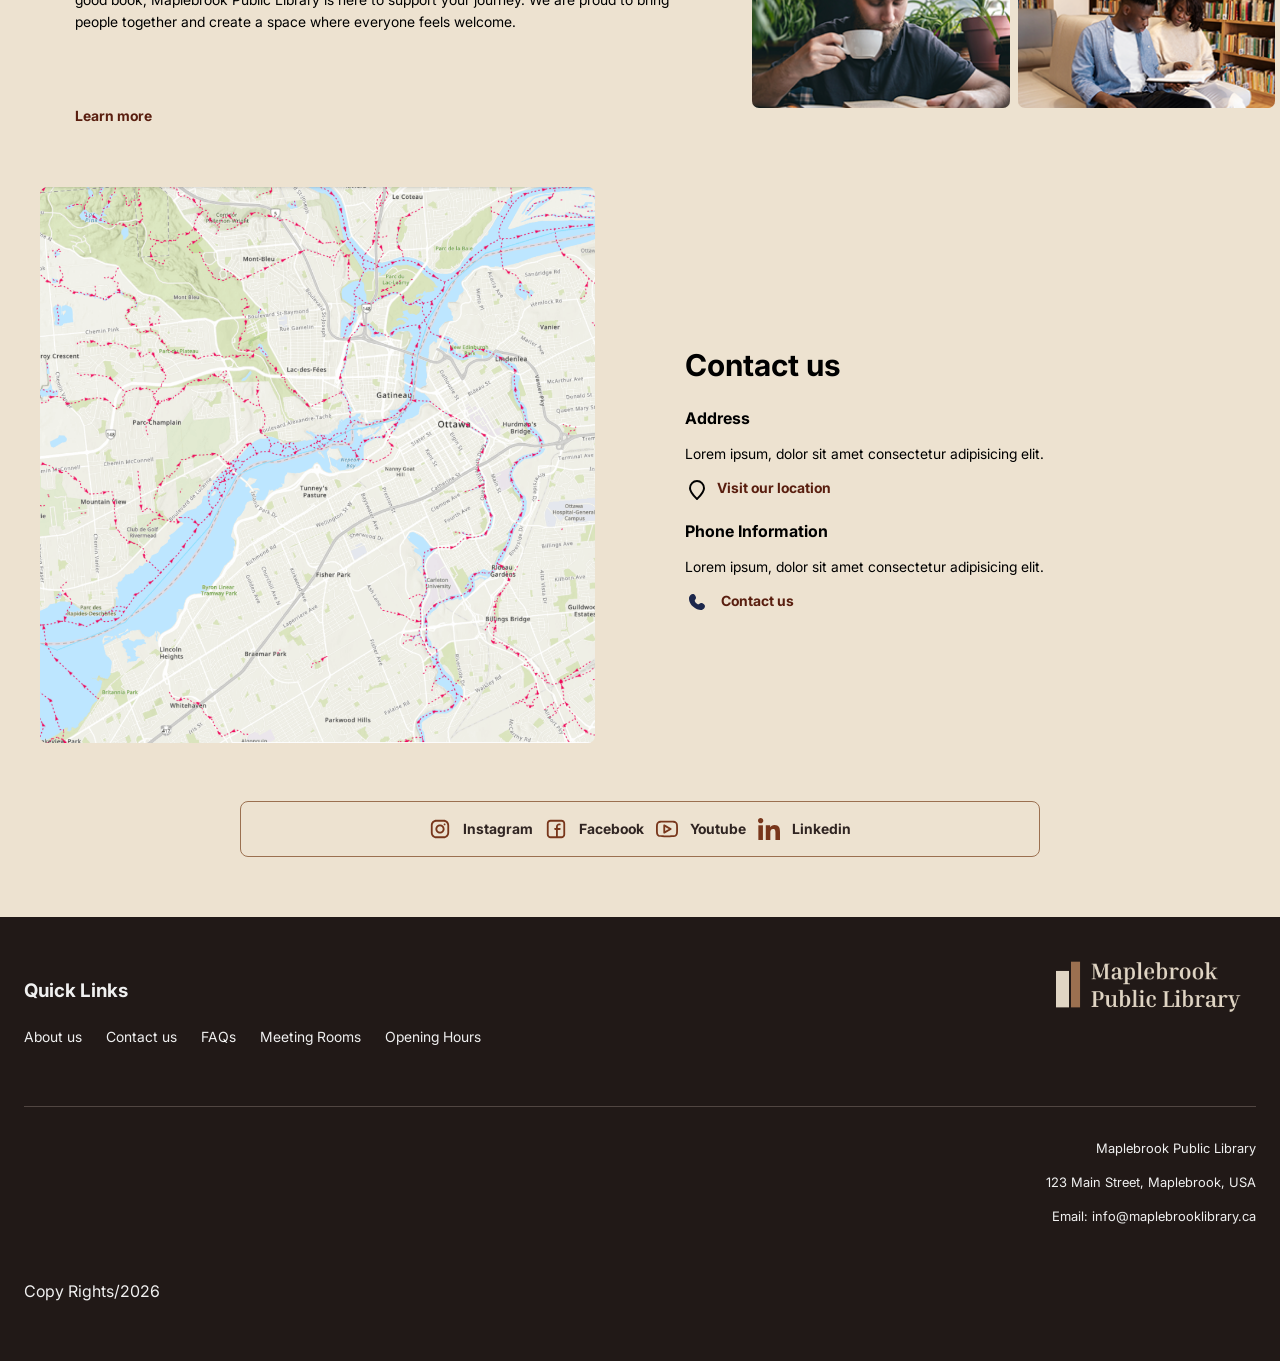
==== commit 81de9f7c: "add aria-label" ====
--- a/index.html
+++ b/index.html
@@ -152,7 +152,8 @@
         <p>123 Main Street, Maplebrook, USA</p>
         <p>Email: info@maplebrooklibrary.ca</p>
       </div>
-      <nav>
+      <nav aria-label="Footer">
+        <h3>Quick Links</h3>
         <ul>
           <li><a href="About-us.html">About us</a></li>
           <li><a href="Contact-us.html">Contact us</a></li>
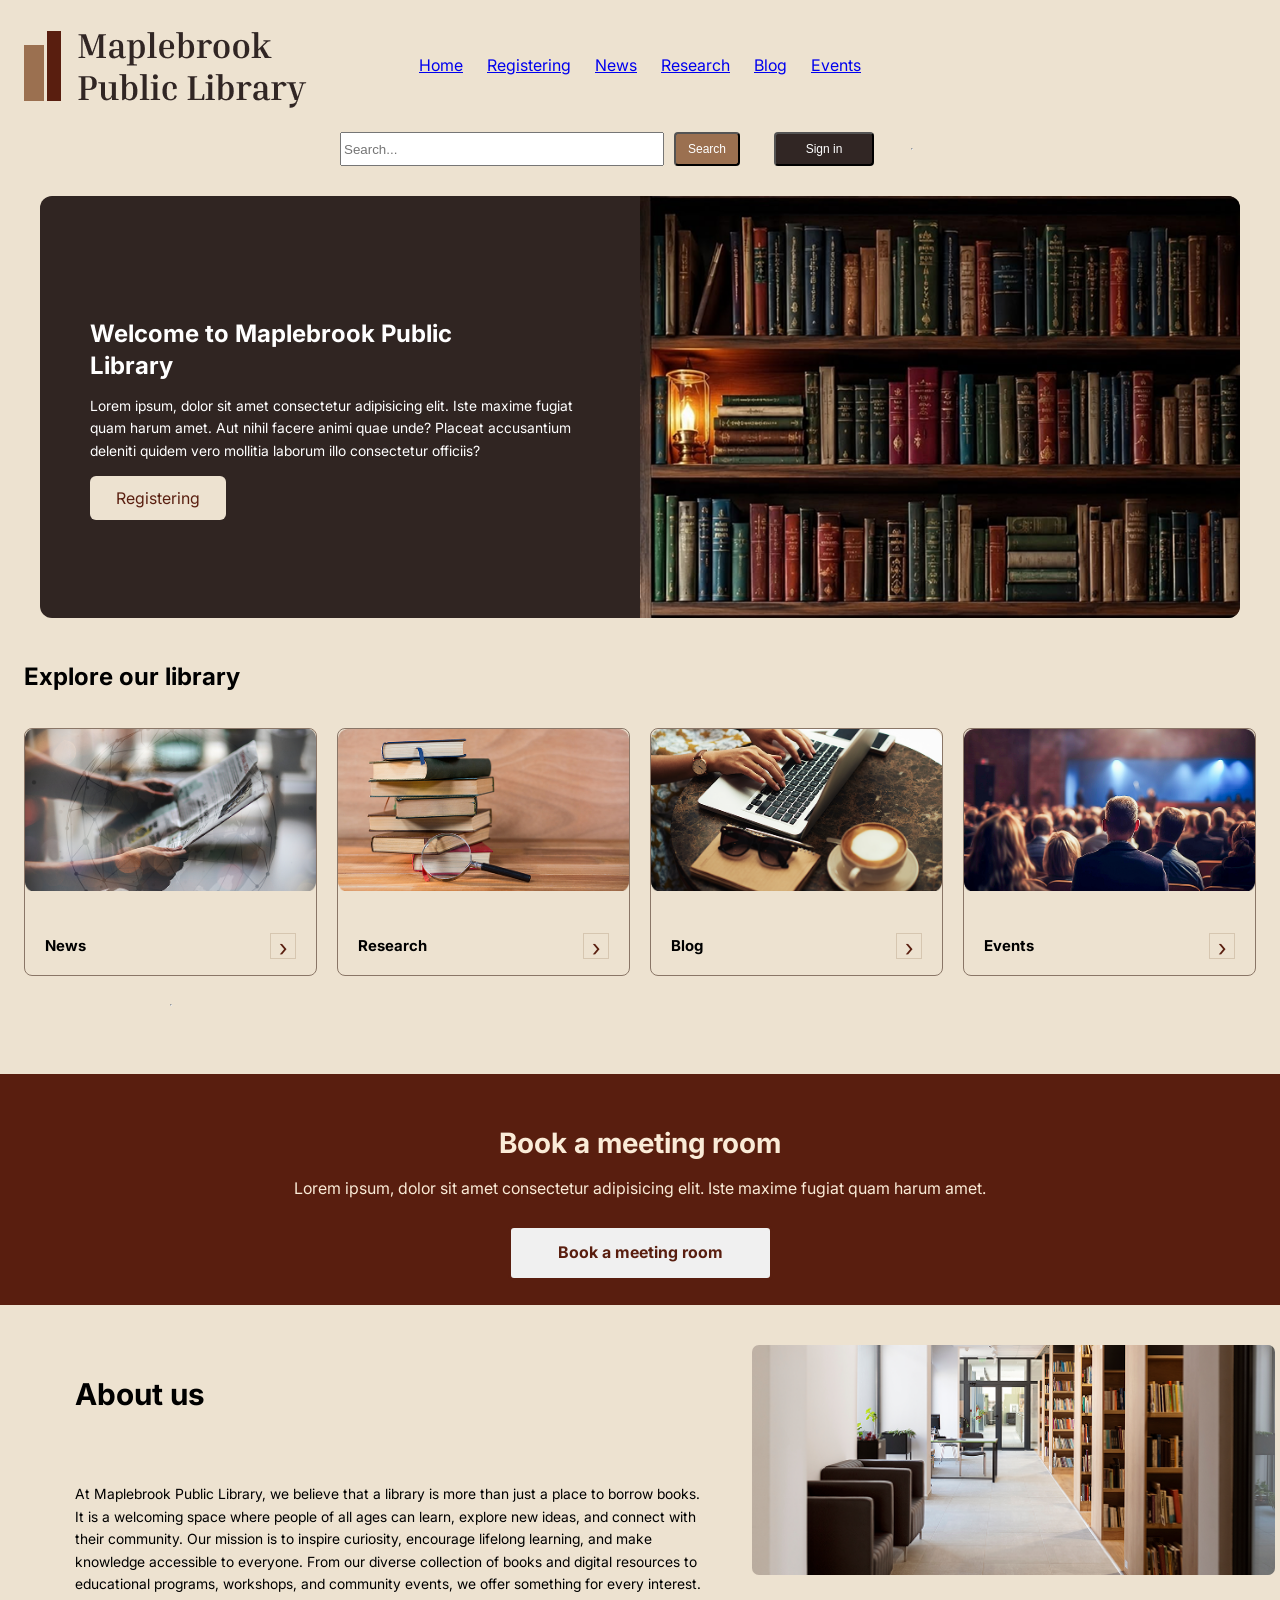
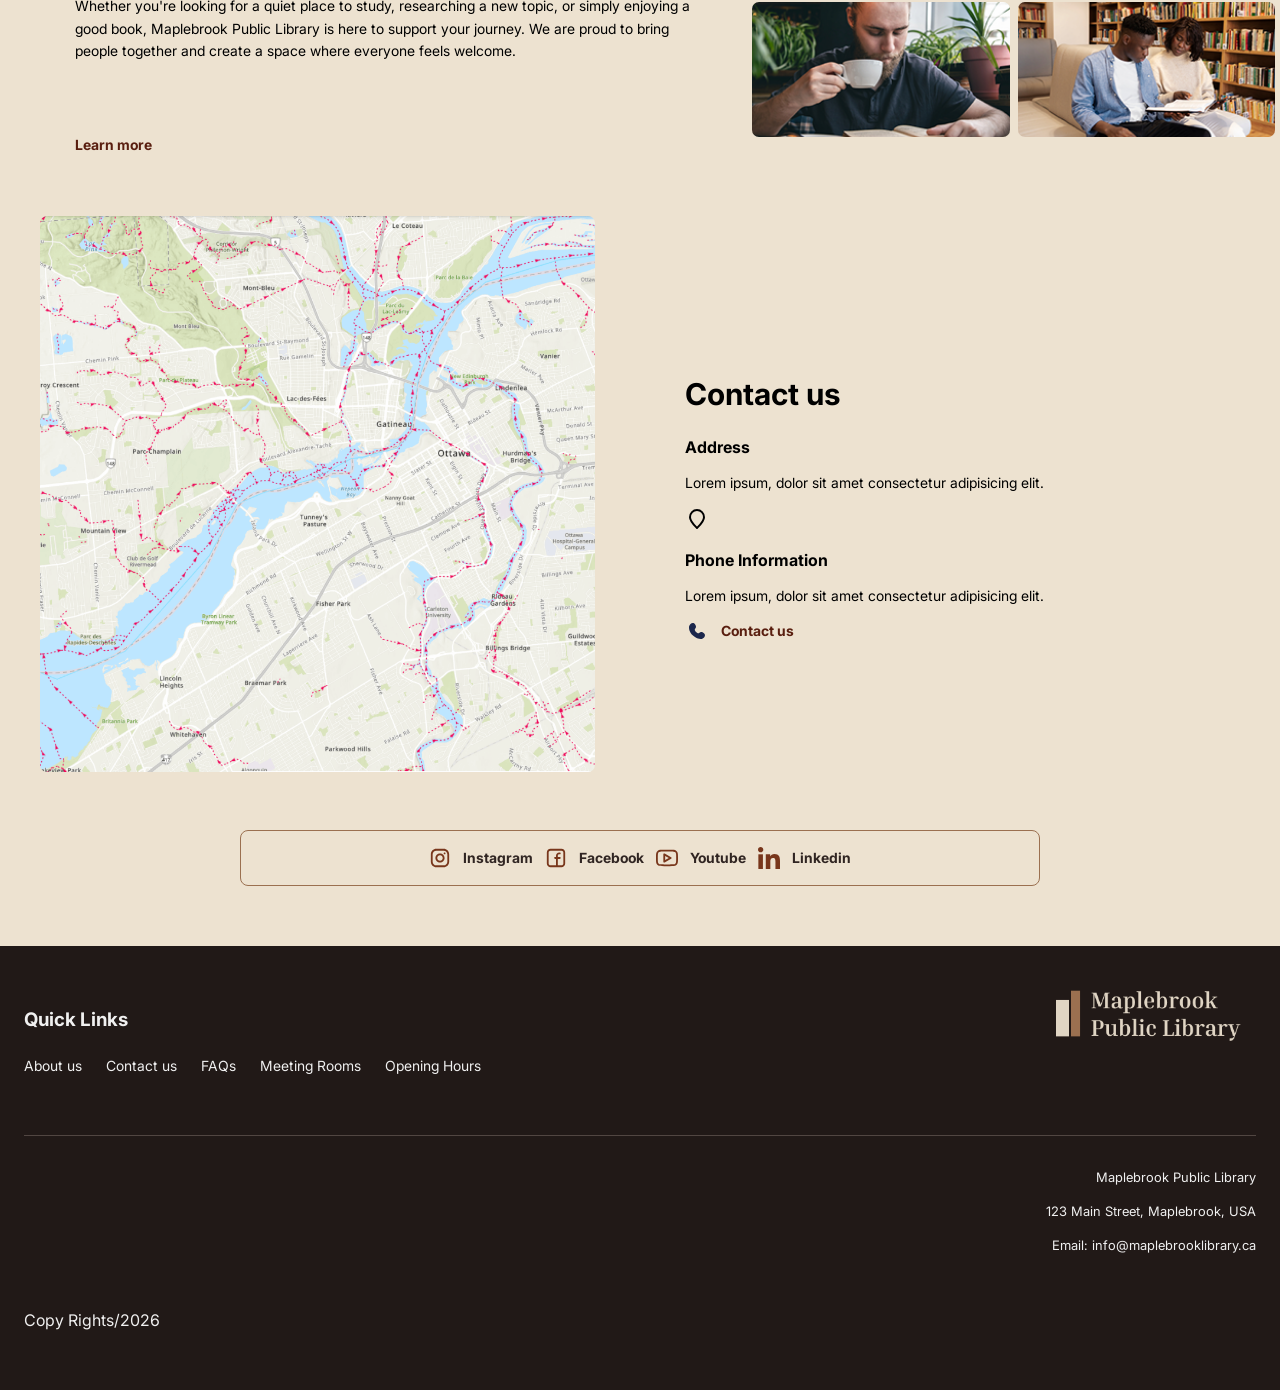
==== commit 9a28c949: "Addin alt attributes" ====
--- a/index.html
+++ b/index.html
@@ -12,7 +12,7 @@
 
     <!-- Header -->
     <header class="site-header">
-      <img src="Images/LOGO.png" alt="Maplebrook Public Library Logo" width="200" height="50">
+      <img src="Images/LOGO.png" alt="Maplebrook Public Library Logo">
 
        <!-- Main Navigation -->
       
@@ -112,18 +112,18 @@
     <!-- Contact us -->
     <section class="contact-section">
       <div class="contact-map">
-        <img src="Images/Map.picture.png" alt="Map of the library location" width="400" height="300">
+        <img src="Images/Map.picture.png" alt="Map of the library location" >
       </div>
       <div class="contact-copy">
       <h2>Contact us</h2>
       <h3>Address</h3>
       <p>Lorem ipsum, dolor sit amet consectetur adipisicing elit.</p>
       <a class="register-link" href="https://www.google.ca/maps" target="_blank">
-        <img src="Icons/location-pin-alt-svgrepo-com.svg" alt="Location icon" width="24" height="24">Visit our location
+        <img src="Icons/location-pin-alt-svgrepo-com.svg" alt="Location icon" alt="Visit our location">
       </a>
       <h3>Phone Information</h3>
       <p>Lorem ipsum, dolor sit amet consectetur adipisicing elit.</p>
-      <img src="Icons/phone-rounded-svgrepo-com.svg" alt="Phone icon" width="24" height="24">
+      <img src="Icons/phone-rounded-svgrepo-com.svg" alt="Phone icon">
       <a class="register-link" href="tel:437-456-7890">Contact us</a>
       </div>
     </section>
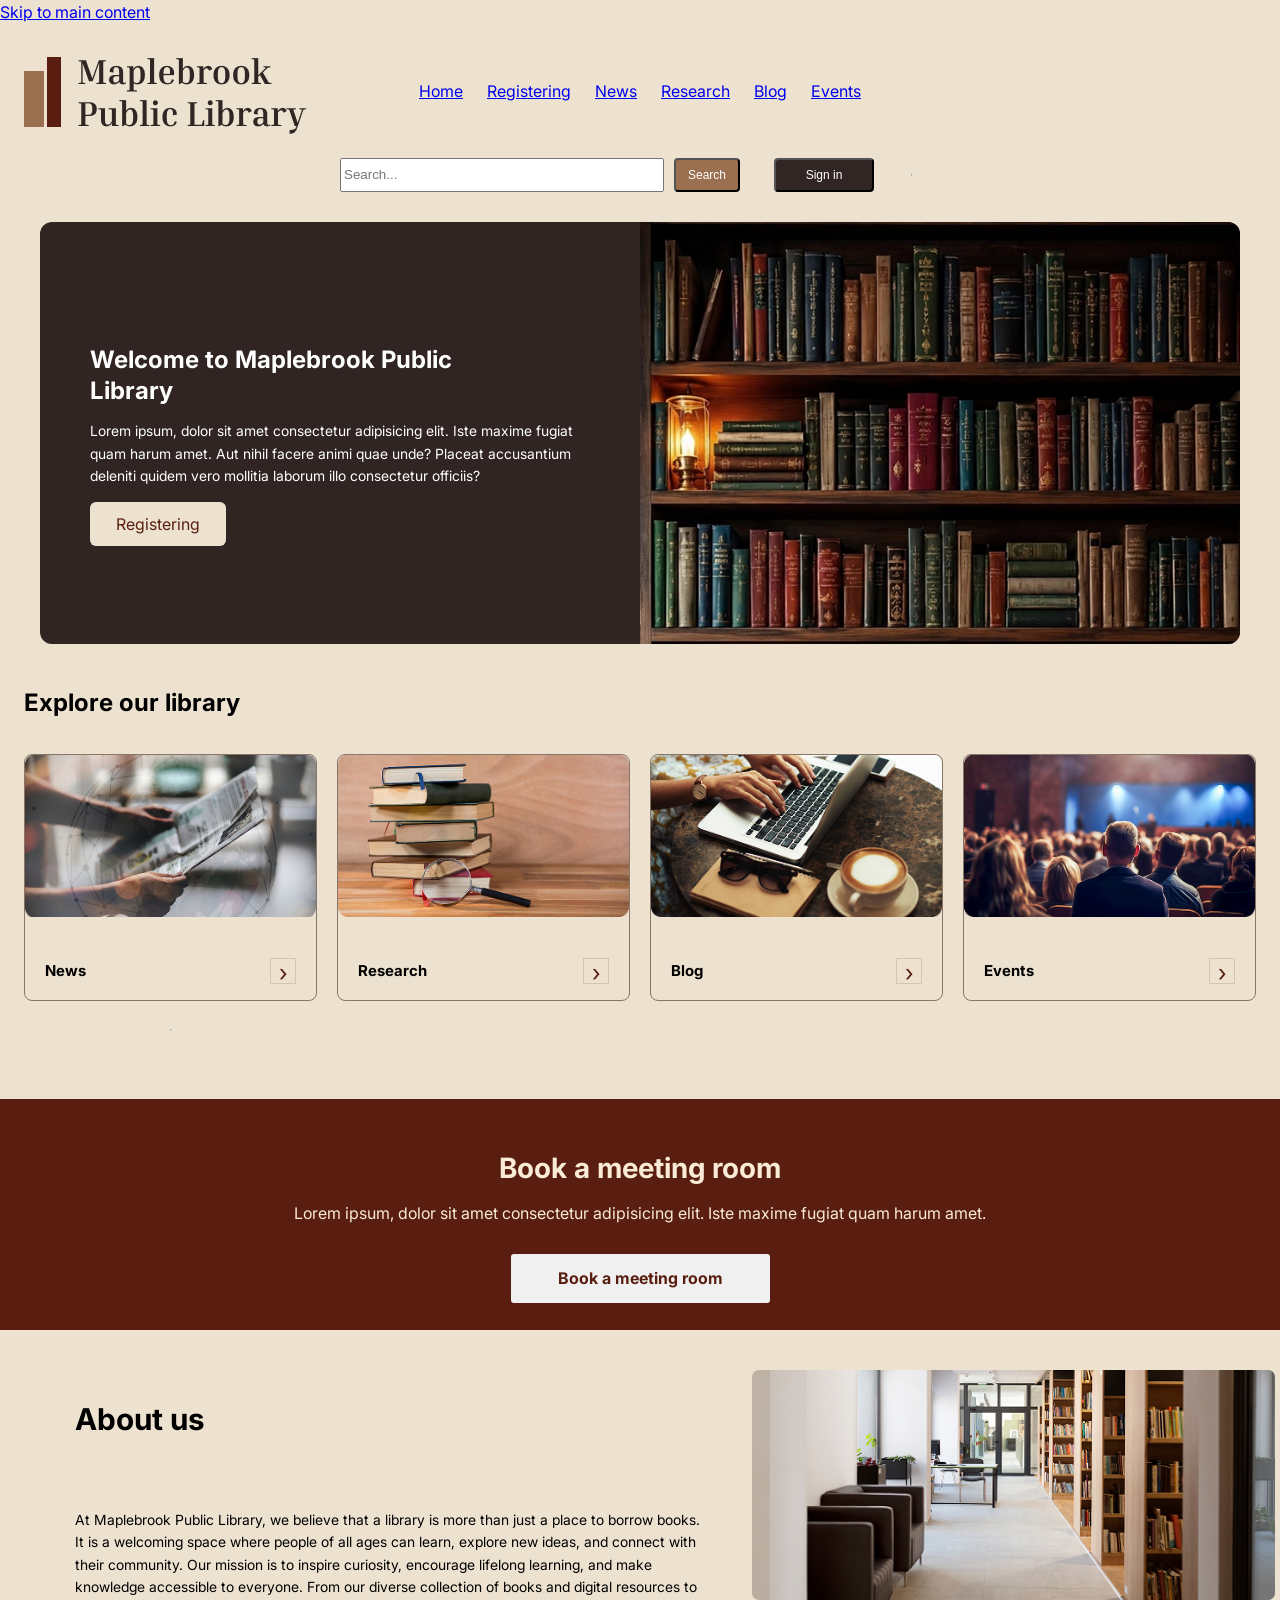
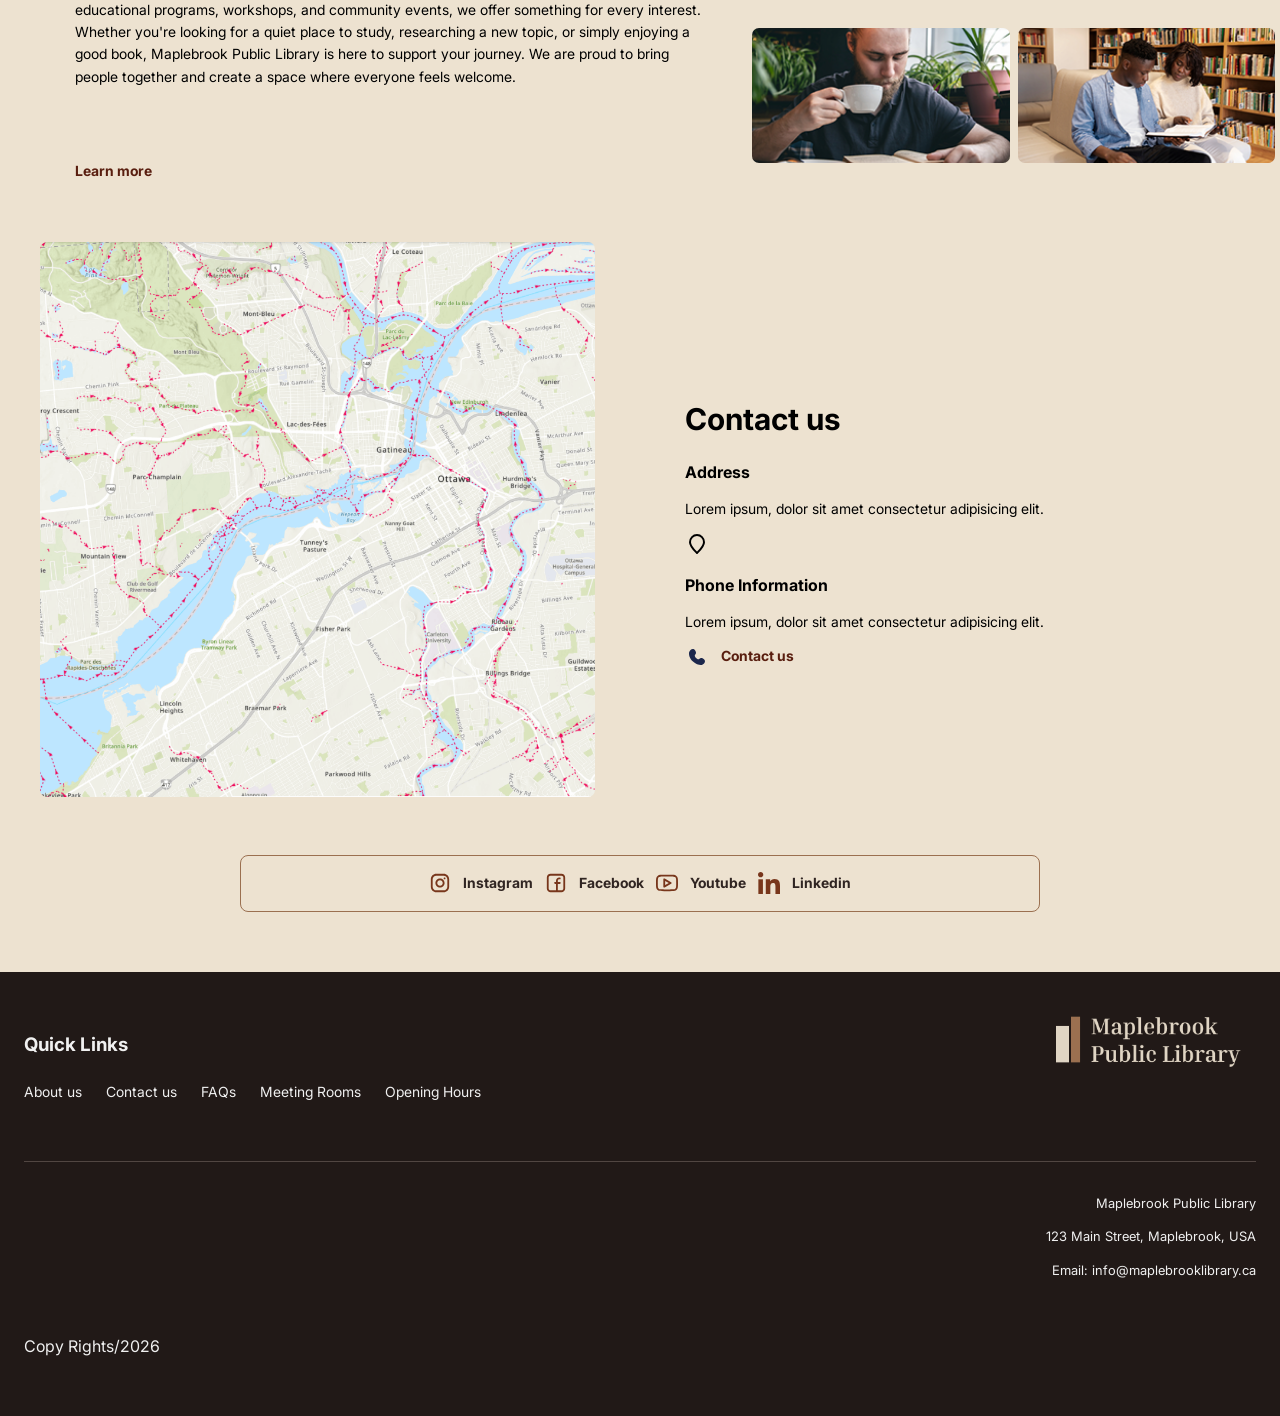
==== commit 9527cc57: "Skip link" ====
--- a/index.html
+++ b/index.html
@@ -8,7 +8,7 @@
   </head>
 
   <body> 
-    <a href="#main" class="skip-link" hidden>Skip to main content</a>
+    <a href="#main" class="skip-link" >Skip to main content</a>
 
     <!-- Header -->
     <header class="site-header">
--- a/styles.css
+++ b/styles.css
@@ -240,7 +240,7 @@
 .meeting-room h2 { font-size: 28px; margin-bottom: 10px; color:antiquewhite}
 .meeting-room p { font-size: 16px; max-width: 800px; margin: 0 auto 24px; color:antiquewhite} 
 .booking {background-color:#f0f0f0; color: #591E0F; display: inline-block; border: 3px solid #591E0F; outline:#fff; border-radius: 6px; padding: 12px 26px; min-width: 265px; font-weight: 600; font-size: 16px; text-decoration:none;}
-.booking:hover {background-color:#9B7050; color: #f0f0f0; border: 3px solid #591E0F; outline:#fff; border-radius: 6px; padding: 12px 26px; min-width: 265px; font-weight: 600; font-size: 16px; text-decoration:none;}
+.booking:hover {background-color:#9B7050; color: #f0f0f0; border: 3px solid #591E0F;  border-radius: 6px; padding: 12px 26px; min-width: 265px; font-weight: 600; font-size: 16px; text-decoration:none;}
 
 .about-section {
   display: grid;
